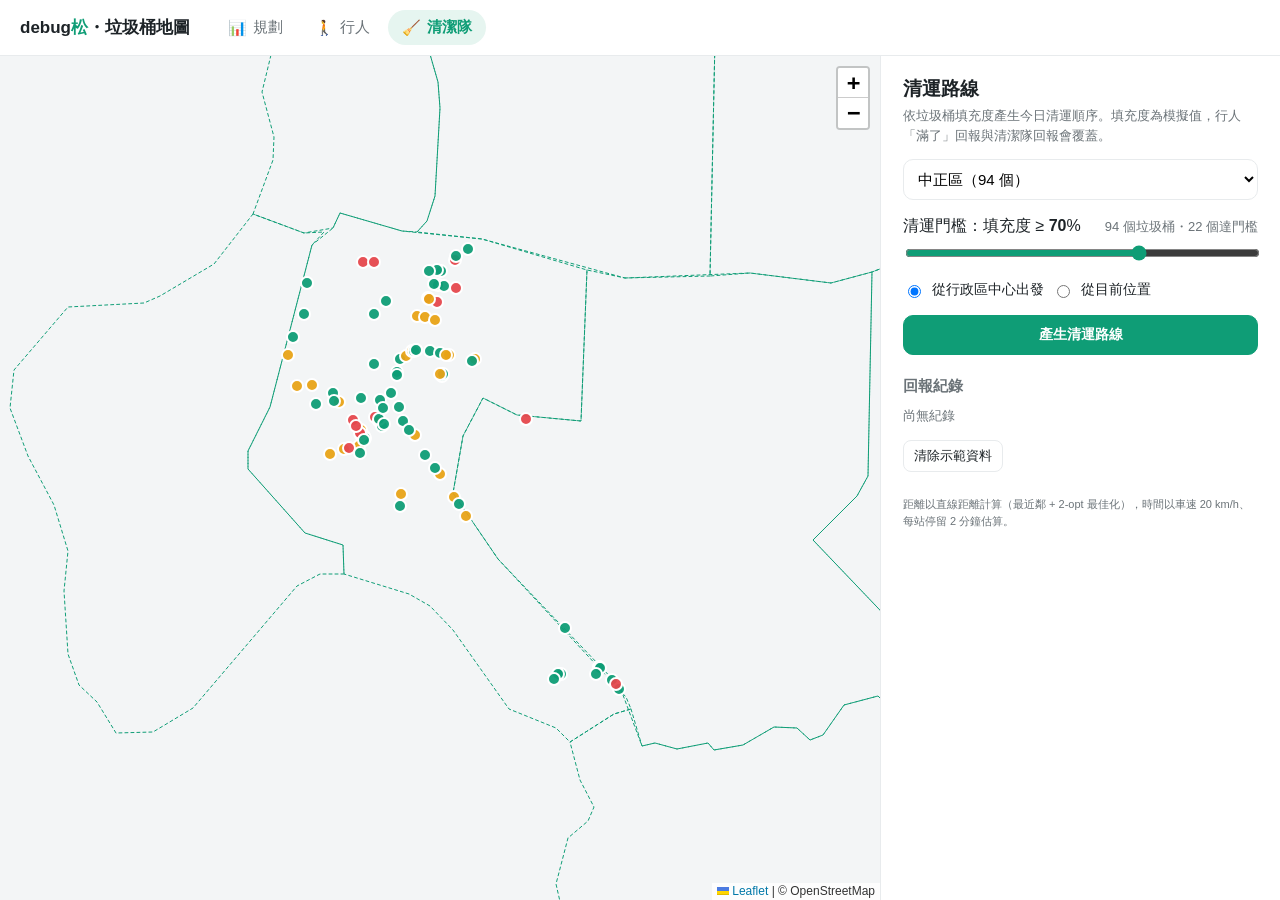
==== crew-route.html @ 073c7427 "v2: planner hero with A/B/C scenarios, before/after pedestrian, crew alerts, vendored Leaflet, confi" ====
<!doctype html><html lang="zh-Hant-TW"><head><meta charset="utf-8"><meta name="viewport" content="width=device-width,initial-scale=1,viewport-fit=cover">
<title>清潔隊｜清運路線</title><link rel="stylesheet" href="vendor/leaflet/leaflet.css"><link rel="stylesheet" href="common.css"></head>
<body><div class="app"><header></header><main>
<div id="map"></div>
<aside class="panel"><button class="handle" aria-label="展開面板"></button>
 <h2>清運路線</h2><p class="sub">依垃圾桶填充度產生今日清運順序。填充度為模擬值，行人「滿了」回報與清潔隊回報會覆蓋。</p>
 <select id="dist"></select>
 <div style="margin:16px 0 6px" class="row"><span style="flex:1">清運門檻：填充度 ≥ <b id="thV">70</b>%</span><span class="sub" style="margin:0" id="cnt"></span></div>
 <input type="range" id="th" min="10" max="100" step="5" value="70">
 <div class="row" style="margin:12px 0"><label class="ck"><input type="radio" name="st" value="center" checked> 從行政區中心出發</label><label class="ck"><input type="radio" name="st" value="gps"> 從目前位置</label></div>
 <button class="btn pri block" id="gen">產生清運路線</button>
 <div id="sum"></div><div id="stops"></div>
 <h3>回報紀錄</h3><div id="hist" class="sub">尚無紀錄</div>
 <div class="row" style="margin-top:8px"><button class="btn sm" id="reset">清除示範資料</button></div>
 <div class="foot">距離以直線距離計算（最近鄰 + 2-opt 最佳化），時間以車速 20 km/h、每站停留 2 分鐘估算。</div>
</aside></main></div>
<script src="vendor/leaflet/leaflet.js"></script><script src="config.js"></script><script src="common.js"></script>
<script>
nav("crew.html");sheet();
const map=baseMap(TPE_MAIN,14),LS_UI='debug松_crew_ui';
let bins=[],dists={},route=[],start=null;
const binL=L.layerGroup().addTo(map),rtL=L.layerGroup().addTo(map),LV=[['空',0],['1/4',25],['1/2',50],['3/4',75],['滿',100]];
const ui=JSON.parse(localStorage.getItem(LS_UI)||'{}');
function saveUI(){localStorage.setItem(LS_UI,JSON.stringify({dist:dist.value,th:+th.value,route:route.map(f=>f.properties.id),start}))}
const inD=()=>bins.filter(f=>f.properties.district===dist.value);
function drawBins(){binL.clearLayers();const ev=getEvents(),ids=new Set(route.map(f=>f.properties.id));let n=0;
  for(const f of inD()){const v=fillOf(f.properties.id,ev);if(v>=+th.value)n++;
    L.circleMarker(ll(f),{radius:ids.has(f.properties.id)?8:6,color:'#fff',weight:2,fillColor:fillColor(v),fillOpacity:.95}).bindPopup(`<b>${f.properties.address}</b><br>填充度 ${v}%`).addTo(binL)}
  cnt.textContent=`${inD().length} 個垃圾桶・${n} 個達門檻`}
function tour(st,pts){ // 最近鄰 + 2-opt（開放路徑，起點固定）
  const P=[st,...pts.map(ll)],D=(i,j)=>hav(P[i][0],P[i][1],P[j][0],P[j][1]);
  let ord=[0],left=new Set(pts.map((_,i)=>i+1));
  while(left.size){const c=ord[ord.length-1];let b=null,bd=1e18;for(const j of left){const d=D(c,j);if(d<bd){bd=d;b=j}}ord.push(b);left.delete(b)}
  let imp=true,it=0;while(imp&&it++<200){imp=false;for(let i=1;i<ord.length-1;i++)for(let k=i+1;k<ord.length;k++){
    const a=ord[i-1],b=ord[i],c=ord[k],d=ord[k+1];const old=D(a,b)+(d!==undefined?D(c,d):0),nw=D(a,c)+(d!==undefined?D(b,d):0);
    if(nw<old-0.01){ord=[...ord.slice(0,i),...ord.slice(i,k+1).reverse(),...ord.slice(k+1)];imp=true}}}
  let tot=0;for(let i=1;i<ord.length;i++)tot+=D(ord[i-1],ord[i]);
  return{ord:ord.slice(1).map(i=>pts[i-1]),tot}}
function center(){return dists[dist.value]}
async function genRoute(){
  let st=center();
  if(document.querySelector('[name=st]:checked').value==='gps'){st=await new Promise(r=>{let d=false;setTimeout(()=>{if(!d){d=true;toast('無法定位，改用行政區中心');r(center())}},5000);navigator.geolocation?navigator.geolocation.getCurrentPosition(p=>{if(!d){d=true;r([p.coords.latitude,p.coords.longitude])}},()=>{if(!d){d=true;toast('未允許定位，改用行政區中心');r(center())}},{timeout:4500}):r(center())})}
  const ev=getEvents(),pick=inD().filter(f=>fillOf(f.properties.id,ev)>=+th.value);
  if(!pick.length){route=[];start=null;saveUI();show();toast('沒有達門檻的垃圾桶');return}
  start=st;route=tour(st,pick).ord;saveUI();show(true)}
function show(fit){
  rtL.clearLayers();drawBins();const ev=getEvents();
  if(!route.length){sum.innerHTML='';stops.innerHTML='';renderHist();return}
  const path=[start,...route.map(ll)];let tot=0;for(let i=1;i<path.length;i++)tot+=hav(...path[i-1],...path[i]);
  L.polyline(path,{color:'#0f9d76',weight:4,opacity:.85}).addTo(rtL);
  L.marker(start,{icon:L.divIcon({className:'me'})}).bindPopup('出發點').addTo(rtL);
  route.forEach((f,i)=>L.marker(ll(f),{icon:L.divIcon({className:'mk',html:i+1,iconSize:[26,26]})}).addTo(rtL));
  const wp=route.slice(0,9).map(f=>ll(f).join(',')),dest=wp.pop();
  const gurl=`https://www.google.com/maps/dir/?api=1&origin=${start.join(',')}&destination=${dest}&waypoints=${encodeURIComponent(wp.join('|'))}&travelmode=driving`;
  sum.innerHTML=`<div class="stats" style="margin:16px 0 10px"><div class="stat"><b>${route.length}</b><span>站</span></div><div class="stat"><b>${(tot/1000).toFixed(1)} km</b><span>約 ${Math.round(tot/1000/20*60+route.length*2)} 分鐘</span></div></div>
   <a class="btn sm block" target="_blank" rel="noopener" href="${gurl}">在 Google Maps 開啟${route.length>9?'（前 9 站）':''}</a>`;
  stops.innerHTML='<h3>清運順序</h3>'+route.map((f,i)=>{const p=f.properties,v=fillOf(p.id,ev);return `<div class="card"><div class="row" style="flex-wrap:nowrap;align-items:flex-start"><span class="num">${i+1}</span><div style="flex:1">
   <div class="t" style="font-weight:600">${p.address}</div><div class="sub" style="margin:4px 0 8px">目前 ${fillPill(v)}</div>
   <div class="row">${LV.map(l=>`<button class="btn sm" data-lv="${l[1]}" data-id="${p.id}">${l[0]}</button>`).join('')}<button class="btn sm pri" data-clear="${p.id}">已清運</button></div></div></div></div>`}).join('');
  if(fit)map.fitBounds(path,{padding:[40,40]});renderHist()}
function renderHist(){const ids=new Set(inD().map(f=>f.properties.id)),ev=getEvents().filter(e=>ids.has(e.bin)).reverse().slice(0,30);
  hist.innerHTML=ev.length?ev.map(e=>{const b=bins.find(f=>f.properties.id===e.bin);return `<div style="padding:6px 0;border-bottom:1px solid var(--line)">${timeStr(e.ts)}・<b>${e.by}</b> ${e.kind==='full'?'回報已滿':e.kind==='clear'?'已清運':'回報 '+e.level+'%'}<br>${b?b.properties.address:e.bin}</div>`}).join(''):'尚無紀錄'}
stops.onclick=e=>{const lv=e.target.closest('[data-lv]'),cl=e.target.closest('[data-clear]');
  if(lv){addEvent({bin:lv.dataset.id,kind:'level',level:+lv.dataset.lv,by:'清潔隊'});toast('已回報垃圾量 '+lv.textContent);show()}
  if(cl){addEvent({bin:cl.dataset.clear,kind:'clear',level:0,by:'清潔隊'});toast('已清運，填充度歸零');show()}};
th.oninput=()=>{thV.textContent=th.value;drawBins()};th.onchange=saveUI;
dist.onchange=()=>{route=[];start=null;saveUI();map.setView(center(),14);show()};
document.getElementById("gen").onclick=genRoute;
reset.onclick=()=>{if(confirm('清除所有示範回報與路線？')){localStorage.removeItem(LS_EVENTS);route=[];start=null;saveUI();show();toast('已清除')}};
Promise.all([loadJSON('bins.geojson'),loadJSON('districts.geojson')]).then(([b,d])=>{bins=b.features;
  for(const f of d.features){const c=L.geoJSON(f).getBounds().getCenter();dists[f.properties.name]=[c.lat,c.lng]}
  const names=Object.keys(dists).sort((a,b)=>bins.filter(f=>f.properties.district===b).length-bins.filter(f=>f.properties.district===a).length);
  dist.innerHTML=names.map(n=>`<option value="${n}">${n}（${bins.filter(f=>f.properties.district===n).length} 個）</option>`).join('');
  L.geoJSON(d,{style:{color:'#0f9d76',weight:1,fillOpacity:0,dashArray:'3'},interactive:false}).addTo(map);
  dist.value=ui.dist&&dists[ui.dist]?ui.dist:'中正區';th.value=ui.th||70;thV.textContent=th.value;
  if(ui.route){route=ui.route.map(id=>bins.find(f=>f.properties.id===id)).filter(Boolean);start=ui.start}
  map.setView(center(),14);show(route.length>0)}).catch(e=>toast('資料載入失敗：'+e.message));
</script></body></html>
---- vendor/leaflet/leaflet.css ----
/* required styles */

.leaflet-pane,
.leaflet-tile,
.leaflet-marker-icon,
.leaflet-marker-shadow,
.leaflet-tile-container,
.leaflet-pane > svg,
.leaflet-pane > canvas,
.leaflet-zoom-box,
.leaflet-image-layer,
.leaflet-layer {
	position: absolute;
	left: 0;
	top: 0;
	}
.leaflet-container {
	overflow: hidden;
	}
.leaflet-tile,
.leaflet-marker-icon,
.leaflet-marker-shadow {
	-webkit-user-select: none;
	   -moz-user-select: none;
	        user-select: none;
	  -webkit-user-drag: none;
	}
/* Prevents IE11 from highlighting tiles in blue */
.leaflet-tile::selection {
	background: transparent;
}
/* Safari renders non-retina tile on retina better with this, but Chrome is worse */
.leaflet-safari .leaflet-tile {
	image-rendering: -webkit-optimize-contrast;
	}
/* hack that prevents hw layers "stretching" when loading new tiles */
.leaflet-safari .leaflet-tile-container {
	width: 1600px;
	height: 1600px;
	-webkit-transform-origin: 0 0;
	}
.leaflet-marker-icon,
.leaflet-marker-shadow {
	display: block;
	}
/* .leaflet-container svg: reset svg max-width decleration shipped in Joomla! (joomla.org) 3.x */
/* .leaflet-container img: map is broken in FF if you have max-width: 100% on tiles */
.leaflet-container .leaflet-overlay-pane svg {
	max-width: none !important;
	max-height: none !important;
	}
.leaflet-container .leaflet-marker-pane img,
.leaflet-container .leaflet-shadow-pane img,
.leaflet-container .leaflet-tile-pane img,
.leaflet-container img.leaflet-image-layer,
.leaflet-container .leaflet-tile {
	max-width: none !important;
	max-height: none !important;
	width: auto;
	padding: 0;
	}

.leaflet-container img.leaflet-tile {
	/* See: https://bugs.chromium.org/p/chromium/issues/detail?id=600120 */
	mix-blend-mode: plus-lighter;
}

.leaflet-container.leaflet-touch-zoom {
	-ms-touch-action: pan-x pan-y;
	touch-action: pan-x pan-y;
	}
.leaflet-container.leaflet-touch-drag {
	-ms-touch-action: pinch-zoom;
	/* Fallback for FF which doesn't support pinch-zoom */
	touch-action: none;
	touch-action: pinch-zoom;
}
.leaflet-container.leaflet-touch-drag.leaflet-touch-zoom {
	-ms-touch-action: none;
	touch-action: none;
}
.leaflet-container {
	-webkit-tap-highlight-color: transparent;
}
.leaflet-container a {
	-webkit-tap-highlight-color: rgba(51, 181, 229, 0.4);
}
.leaflet-tile {
	filter: inherit;
	visibility: hidden;
	}
.leaflet-tile-loaded {
	visibility: inherit;
	}
.leaflet-zoom-box {
	width: 0;
	height: 0;
	-moz-box-sizing: border-box;
	     box-sizing: border-box;
	z-index: 800;
	}
/* workaround for https://bugzilla.mozilla.org/show_bug.cgi?id=888319 */
.leaflet-overlay-pane svg {
	-moz-user-select: none;
	}

.leaflet-pane         { z-index: 400; }

.leaflet-tile-pane    { z-index: 200; }
.leaflet-overlay-pane { z-index: 400; }
.leaflet-shadow-pane  { z-index: 500; }
.leaflet-marker-pane  { z-index: 600; }
.leaflet-tooltip-pane   { z-index: 650; }
.leaflet-popup-pane   { z-index: 700; }

.leaflet-map-pane canvas { z-index: 100; }
.leaflet-map-pane svg    { z-index: 200; }

.leaflet-vml-shape {
	width: 1px;
	height: 1px;
	}
.lvml {
	behavior: url(#default#VML);
	display: inline-block;
	position: absolute;
	}


/* control positioning */

.leaflet-control {
	position: relative;
	z-index: 800;
	pointer-events: visiblePainted; /* IE 9-10 doesn't have auto */
	pointer-events: auto;
	}
.leaflet-top,
.leaflet-bottom {
	position: absolute;
	z-index: 1000;
	pointer-events: none;
	}
.leaflet-top {
	top: 0;
	}
.leaflet-right {
	right: 0;
	}
.leaflet-bottom {
	bottom: 0;
	}
.leaflet-left {
	left: 0;
	}
.leaflet-control {
	float: left;
	clear: both;
	}
.leaflet-right .leaflet-control {
	float: right;
	}
.leaflet-top .leaflet-control {
	margin-top: 10px;
	}
.leaflet-bottom .leaflet-control {
	margin-bottom: 10px;
	}
.leaflet-left .leaflet-control {
	margin-left: 10px;
	}
.leaflet-right .leaflet-control {
	margin-right: 10px;
	}


/* zoom and fade animations */

.leaflet-fade-anim .leaflet-popup {
	opacity: 0;
	-webkit-transition: opacity 0.2s linear;
	   -moz-transition: opacity 0.2s linear;
	        transition: opacity 0.2s linear;
	}
.leaflet-fade-anim .leaflet-map-pane .leaflet-popup {
	opacity: 1;
	}
.leaflet-zoom-animated {
	-webkit-transform-origin: 0 0;
	    -ms-transform-origin: 0 0;
	        transform-origin: 0 0;
	}
svg.leaflet-zoom-animated {
	will-change: transform;
}

.leaflet-zoom-anim .leaflet-zoom-animated {
	-webkit-transition: -webkit-transform 0.25s cubic-bezier(0,0,0.25,1);
	   -moz-transition:    -moz-transform 0.25s cubic-bezier(0,0,0.25,1);
	        transition:         transform 0.25s cubic-bezier(0,0,0.25,1);
	}
.leaflet-zoom-anim .leaflet-tile,
.leaflet-pan-anim .leaflet-tile {
	-webkit-transition: none;
	   -moz-transition: none;
	        transition: none;
	}

.leaflet-zoom-anim .leaflet-zoom-hide {
	visibility: hidden;
	}


/* cursors */

.leaflet-interactive {
	cursor: pointer;
	}
.leaflet-grab {
	cursor: -webkit-grab;
	cursor:    -moz-grab;
	cursor:         grab;
	}
.leaflet-crosshair,
.leaflet-crosshair .leaflet-interactive {
	cursor: crosshair;
	}
.leaflet-popup-pane,
.leaflet-control {
	cursor: auto;
	}
.leaflet-dragging .leaflet-grab,
.leaflet-dragging .leaflet-grab .leaflet-interactive,
.leaflet-dragging .leaflet-marker-draggable {
	cursor: move;
	cursor: -webkit-grabbing;
	cursor:    -moz-grabbing;
	cursor:         grabbing;
	}

/* marker & overlays interactivity */
.leaflet-marker-icon,
.leaflet-marker-shadow,
.leaflet-image-layer,
.leaflet-pane > svg path,
.leaflet-tile-container {
	pointer-events: none;
	}

.leaflet-marker-icon.leaflet-interactive,
.leaflet-image-layer.leaflet-interactive,
.leaflet-pane > svg path.leaflet-interactive,
svg.leaflet-image-layer.leaflet-interactive path {
	pointer-events: visiblePainted; /* IE 9-10 doesn't have auto */
	pointer-events: auto;
	}

/* visual tweaks */

.leaflet-container {
	background: #ddd;
	outline-offset: 1px;
	}
.leaflet-container a {
	color: #0078A8;
	}
.leaflet-zoom-box {
	border: 2px dotted #38f;
	background: rgba(255,255,255,0.5);
	}


/* general typography */
.leaflet-container {
	font-family: "Helvetica Neue", Arial, Helvetica, sans-serif;
	font-size: 12px;
	font-size: 0.75rem;
	line-height: 1.5;
	}


/* general toolbar styles */

.leaflet-bar {
	box-shadow: 0 1px 5px rgba(0,0,0,0.65);
	border-radius: 4px;
	}
.leaflet-bar a {
	background-color: #fff;
	border-bottom: 1px solid #ccc;
	width: 26px;
	height: 26px;
	line-height: 26px;
	display: block;
	text-align: center;
	text-decoration: none;
	color: black;
	}
.leaflet-bar a,
.leaflet-control-layers-toggle {
	background-position: 50% 50%;
	background-repeat: no-repeat;
	display: block;
	}
.leaflet-bar a:hover,
.leaflet-bar a:focus {
	background-color: #f4f4f4;
	}
.leaflet-bar a:first-child {
	border-top-left-radius: 4px;
	border-top-right-radius: 4px;
	}
.leaflet-bar a:last-child {
	border-bottom-left-radius: 4px;
	border-bottom-right-radius: 4px;
	border-bottom: none;
	}
.leaflet-bar a.leaflet-disabled {
	cursor: default;
	background-color: #f4f4f4;
	color: #bbb;
	}

.leaflet-touch .leaflet-bar a {
	width: 30px;
	height: 30px;
	line-height: 30px;
	}
.leaflet-touch .leaflet-bar a:first-child {
	border-top-left-radius: 2px;
	border-top-right-radius: 2px;
	}
.leaflet-touch .leaflet-bar a:last-child {
	border-bottom-left-radius: 2px;
	border-bottom-right-radius: 2px;
	}

/* zoom control */

.leaflet-control-zoom-in,
.leaflet-control-zoom-out {
	font: bold 18px 'Lucida Console', Monaco, monospace;
	text-indent: 1px;
	}

.leaflet-touch .leaflet-control-zoom-in, .leaflet-touch .leaflet-control-zoom-out  {
	font-size: 22px;
	}


/* layers control */

.leaflet-control-layers {
	box-shadow: 0 1px 5px rgba(0,0,0,0.4);
	background: #fff;
	border-radius: 5px;
	}
.leaflet-control-layers-toggle {
	background-image: url(images/layers.png);
	width: 36px;
	height: 36px;
	}
.leaflet-retina .leaflet-control-layers-toggle {
	background-image: url(images/layers-2x.png);
	background-size: 26px 26px;
	}
.leaflet-touch .leaflet-control-layers-toggle {
	width: 44px;
	height: 44px;
	}
.leaflet-control-layers .leaflet-control-layers-list,
.leaflet-control-layers-expanded .leaflet-control-layers-toggle {
	display: none;
	}
.leaflet-control-layers-expanded .leaflet-control-layers-list {
	display: block;
	position: relative;
	}
.leaflet-control-layers-expanded {
	padding: 6px 10px 6px 6px;
	color: #333;
	background: #fff;
	}
.leaflet-control-layers-scrollbar {
	overflow-y: scroll;
	overflow-x: hidden;
	padding-right: 5px;
	}
.leaflet-control-layers-selector {
	margin-top: 2px;
	position: relative;
	top: 1px;
	}
.leaflet-control-layers label {
	display: block;
	font-size: 13px;
	font-size: 1.08333em;
	}
.leaflet-control-layers-separator {
	height: 0;
	border-top: 1px solid #ddd;
	margin: 5px -10px 5px -6px;
	}

/* Default icon URLs */
.leaflet-default-icon-path { /* used only in path-guessing heuristic, see L.Icon.Default */
	background-image: url(images/marker-icon.png);
	}


/* attribution and scale controls */

.leaflet-container .leaflet-control-attribution {
	background: #fff;
	background: rgba(255, 255, 255, 0.8);
	margin: 0;
	}
.leaflet-control-attribution,
.leaflet-control-scale-line {
	padding: 0 5px;
	color: #333;
	line-height: 1.4;
	}
.leaflet-control-attribution a {
	text-decoration: none;
	}
.leaflet-control-attribution a:hover,
.leaflet-control-attribution a:focus {
	text-decoration: underline;
	}
.leaflet-attribution-flag {
	display: inline !important;
	vertical-align: baseline !important;
	width: 1em;
	height: 0.6669em;
	}
.leaflet-left .leaflet-control-scale {
	margin-left: 5px;
	}
.leaflet-bottom .leaflet-control-scale {
	margin-bottom: 5px;
	}
.leaflet-control-scale-line {
	border: 2px solid #777;
	border-top: none;
	line-height: 1.1;
	padding: 2px 5px 1px;
	white-space: nowrap;
	-moz-box-sizing: border-box;
	     box-sizing: border-box;
	background: rgba(255, 255, 255, 0.8);
	text-shadow: 1px 1px #fff;
	}
.leaflet-control-scale-line:not(:first-child) {
	border-top: 2px solid #777;
	border-bottom: none;
	margin-top: -2px;
	}
.leaflet-control-scale-line:not(:first-child):not(:last-child) {
	border-bottom: 2px solid #777;
	}

.leaflet-touch .leaflet-control-attribution,
.leaflet-touch .leaflet-control-layers,
.leaflet-touch .leaflet-bar {
	box-shadow: none;
	}
.leaflet-touch .leaflet-control-layers,
.leaflet-touch .leaflet-bar {
	border: 2px solid rgba(0,0,0,0.2);
	background-clip: padding-box;
	}


/* popup */

.leaflet-popup {
	position: absolute;
	text-align: center;
	margin-bottom: 20px;
	}
.leaflet-popup-content-wrapper {
	padding: 1px;
	text-align: left;
	border-radius: 12px;
	}
.leaflet-popup-content {
	margin: 13px 24px 13px 20px;
	line-height: 1.3;
	font-size: 13px;
	font-size: 1.08333em;
	min-height: 1px;
	}
.leaflet-popup-content p {
	margin: 17px 0;
	margin: 1.3em 0;
	}
.leaflet-popup-tip-container {
	width: 40px;
	height: 20px;
	position: absolute;
	left: 50%;
	margin-top: -1px;
	margin-left: -20px;
	overflow: hidden;
	pointer-events: none;
	}
.leaflet-popup-tip {
	width: 17px;
	height: 17px;
	padding: 1px;

	margin: -10px auto 0;
	pointer-events: auto;

	-webkit-transform: rotate(45deg);
	   -moz-transform: rotate(45deg);
	    -ms-transform: rotate(45deg);
	        transform: rotate(45deg);
	}
.leaflet-popup-content-wrapper,
.leaflet-popup-tip {
	background: white;
	color: #333;
	box-shadow: 0 3px 14px rgba(0,0,0,0.4);
	}
.leaflet-container a.leaflet-popup-close-button {
	position: absolute;
	top: 0;
	right: 0;
	border: none;
	text-align: center;
	width: 24px;
	height: 24px;
	font: 16px/24px Tahoma, Verdana, sans-serif;
	color: #757575;
	text-decoration: none;
	background: transparent;
	}
.leaflet-container a.leaflet-popup-close-button:hover,
.leaflet-container a.leaflet-popup-close-button:focus {
	color: #585858;
	}
.leaflet-popup-scrolled {
	overflow: auto;
	}

.leaflet-oldie .leaflet-popup-content-wrapper {
	-ms-zoom: 1;
	}
.leaflet-oldie .leaflet-popup-tip {
	width: 24px;
	margin: 0 auto;

	-ms-filter: "progid:DXImageTransform.Microsoft.Matrix(M11=0.70710678, M12=0.70710678, M21=-0.70710678, M22=0.70710678)";
	filter: progid:DXImageTransform.Microsoft.Matrix(M11=0.70710678, M12=0.70710678, M21=-0.70710678, M22=0.70710678);
	}

.leaflet-oldie .leaflet-control-zoom,
.leaflet-oldie .leaflet-control-layers,
.leaflet-oldie .leaflet-popup-content-wrapper,
.leaflet-oldie .leaflet-popup-tip {
	border: 1px solid #999;
	}


/* div icon */

.leaflet-div-icon {
	background: #fff;
	border: 1px solid #666;
	}


/* Tooltip */
/* Base styles for the element that has a tooltip */
.leaflet-tooltip {
	position: absolute;
	padding: 6px;
	background-color: #fff;
	border: 1px solid #fff;
	border-radius: 3px;
	color: #222;
	white-space: nowrap;
	-webkit-user-select: none;
	-moz-user-select: none;
	-ms-user-select: none;
	user-select: none;
	pointer-events: none;
	box-shadow: 0 1px 3px rgba(0,0,0,0.4);
	}
.leaflet-tooltip.leaflet-interactive {
	cursor: pointer;
	pointer-events: auto;
	}
.leaflet-tooltip-top:before,
.leaflet-tooltip-bottom:before,
.leaflet-tooltip-left:before,
.leaflet-tooltip-right:before {
	position: absolute;
	pointer-events: none;
	border: 6px solid transparent;
	background: transparent;
	content: "";
	}

/* Directions */

.leaflet-tooltip-bottom {
	margin-top: 6px;
}
.leaflet-tooltip-top {
	margin-top: -6px;
}
.leaflet-tooltip-bottom:before,
.leaflet-tooltip-top:before {
	left: 50%;
	margin-left: -6px;
	}
.leaflet-tooltip-top:before {
	bottom: 0;
	margin-bottom: -12px;
	border-top-color: #fff;
	}
.leaflet-tooltip-bottom:before {
	top: 0;
	margin-top: -12px;
	margin-left: -6px;
	border-bottom-color: #fff;
	}
.leaflet-tooltip-left {
	margin-left: -6px;
}
.leaflet-tooltip-right {
	margin-left: 6px;
}
.leaflet-tooltip-left:before,
.leaflet-tooltip-right:before {
	top: 50%;
	margin-top: -6px;
	}
.leaflet-tooltip-left:before {
	right: 0;
	margin-right: -12px;
	border-left-color: #fff;
	}
.leaflet-tooltip-right:before {
	left: 0;
	margin-left: -12px;
	border-right-color: #fff;
	}

/* Printing */

@media print {
	/* Prevent printers from removing background-images of controls. */
	.leaflet-control {
		-webkit-print-color-adjust: exact;
		print-color-adjust: exact;
		}
	}
---- common.css ----
:root{--accent:#0f9d76;--accent-l:#e6f5f0;--ink:#1d2327;--mute:#6b7378;--line:#e8ebed;--bg:#fff;--warn:#e8a317;--bad:#e5484d}
*{box-sizing:border-box}html,body{margin:0;height:100%;font-family:-apple-system,"PingFang TC","Noto Sans TC","Microsoft JhengHei",sans-serif;color:var(--ink);background:var(--bg);-webkit-text-size-adjust:100%}
.app{display:flex;flex-direction:column;height:100dvh}
header{display:flex;align-items:center;gap:24px;padding:0 20px;height:56px;border-bottom:1px solid var(--line);flex:none;background:#fff;z-index:1000}
.brand{font-weight:700;font-size:17px;white-space:nowrap}.brand span{color:var(--accent)}
nav.tabs{display:flex;gap:4px}
nav.tabs a{display:flex;align-items:center;gap:6px;padding:8px 14px;border-radius:999px;color:var(--mute);text-decoration:none;font-size:15px}
nav.tabs a.on{background:var(--accent-l);color:var(--accent);font-weight:600}
main{flex:1;display:flex;min-height:0;position:relative}
#map{flex:1;min-height:0;background:#f3f5f6}
.panel{width:400px;flex:none;border-left:1px solid var(--line);overflow-y:auto;padding:20px 22px 28px;background:#fff}
.handle{display:none}
h2{font-size:19px;margin:0 0 4px}h3{font-size:15px;margin:22px 0 10px;color:var(--mute);font-weight:600}
.sub{color:var(--mute);font-size:13px;margin:0 0 14px;line-height:1.5}
.btn{display:inline-flex;align-items:center;justify-content:center;gap:6px;border:1px solid var(--line);background:#fff;color:var(--ink);padding:10px 14px;border-radius:10px;font-size:14px;cursor:pointer;text-decoration:none;font-family:inherit}
.btn:hover{border-color:#cfd5d8}.btn.pri{background:var(--accent);border-color:var(--accent);color:#fff;font-weight:600}
.btn.sm{padding:6px 10px;font-size:13px;border-radius:8px}.btn.block{width:100%}.btn:disabled{opacity:.45;cursor:default}
.row{display:flex;gap:8px;align-items:center;flex-wrap:wrap}
.card{border:1px solid var(--line);border-radius:14px;padding:14px;margin-bottom:10px;background:#fff}
.card.on{border-color:var(--accent);box-shadow:0 0 0 2px var(--accent-l)}
.item{cursor:pointer}.item .t{font-weight:600;font-size:15px;line-height:1.4}.item .m{color:var(--mute);font-size:13px;margin-top:4px}
.num{display:inline-flex;width:24px;height:24px;border-radius:50%;background:var(--accent);color:#fff;font-size:13px;font-weight:700;align-items:center;justify-content:center;flex:none}
.pill{display:inline-block;padding:2px 8px;border-radius:999px;font-size:12px;background:#f1f3f4;color:var(--mute)}
.pill.full{background:#fdeceb;color:var(--bad)}.pill.mid{background:#fdf4e1;color:#a46d00}.pill.ok{background:var(--accent-l);color:var(--accent)}
select,input[type=range]{width:100%;font-family:inherit;font-size:15px}
select{padding:10px;border:1px solid var(--line);border-radius:10px;background:#fff}
input[type=range]{accent-color:var(--accent)}
label.ck{display:flex;align-items:center;gap:8px;font-size:14px;padding:4px 0;cursor:pointer}
.stats{display:grid;grid-template-columns:1fr 1fr;gap:10px}
.stat{border:1px solid var(--line);border-radius:14px;padding:12px 14px}.stat b{display:block;font-size:24px}.stat span{font-size:12px;color:var(--mute)}
.note{background:#fff8e6;border-radius:10px;padding:10px 12px;font-size:13px;color:#7a5a00;line-height:1.5;margin:10px 0}
.bar{display:grid;grid-template-columns:52px 1fr 70px;align-items:center;gap:8px;font-size:13px;margin:5px 0}
.bar i{display:block;height:10px;border-radius:5px;background:var(--accent)}.bar .gap{background:#f1d28a}
.toast{position:fixed;left:50%;bottom:90px;transform:translateX(-50%);background:var(--ink);color:#fff;padding:10px 16px;border-radius:10px;font-size:14px;z-index:3000;opacity:0;transition:.25s;pointer-events:none}
.toast.show{opacity:1}
.hint{position:absolute;top:12px;left:50%;transform:translateX(-50%);background:#fff;border:1px solid var(--line);border-radius:999px;padding:6px 12px;font-size:12px;color:var(--mute);z-index:500;white-space:nowrap}
.mk{background:var(--accent);color:#fff;border:2px solid #fff;border-radius:50%;width:26px!important;height:26px!important;display:flex;align-items:center;justify-content:center;font-weight:700;font-size:13px;box-shadow:0 1px 4px #0004}
.me{width:18px!important;height:18px!important;border-radius:50%;background:#2a7de1;border:3px solid #fff;box-shadow:0 0 0 6px #2a7de133}
.foot{font-size:11px;color:var(--mute);margin-top:24px;line-height:1.6}
.leaflet-container{font-family:inherit}
@media (max-width:760px){
 header{height:50px;padding:0 14px}nav.tabs{position:fixed;bottom:0;left:0;right:0;background:#fff;border-top:1px solid var(--line);justify-content:space-around;padding:6px 0 calc(6px + env(safe-area-inset-bottom));z-index:2000}
 nav.tabs a{flex-direction:column;gap:2px;font-size:12px;padding:6px 18px;border-radius:12px}
 main{flex-direction:column;padding-bottom:60px}
 .panel{position:absolute;left:0;right:0;bottom:60px;width:auto;height:46%;border-left:0;border-top:1px solid var(--line);border-radius:18px 18px 0 0;box-shadow:0 -4px 20px #0001;padding:6px 16px 20px;z-index:1500;transition:height .25s}
 .panel.exp{height:82%}.panel.min{height:96px;overflow:hidden}
 .handle{display:block;width:100%;padding:8px 0 10px;border:0;background:none;cursor:pointer}.handle::before{content:"";display:block;margin:auto;width:40px;height:5px;border-radius:3px;background:#d6dadc}
 #map{flex:1}
 .toast{bottom:150px}
}
[hidden]{display:none!important}
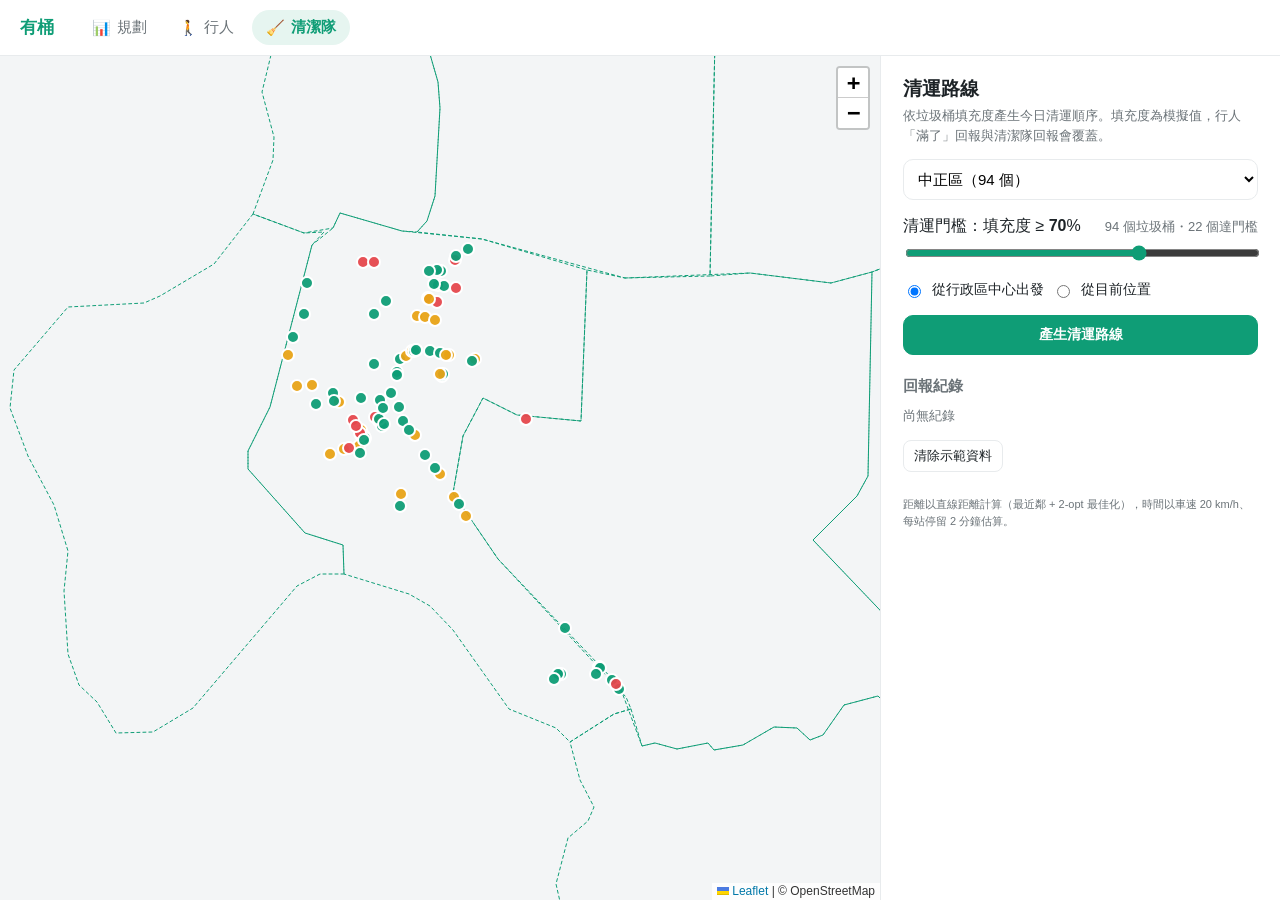
==== commit 5e850075: "design: rebrand to 有桶 (nav brand + page titles on planner/crew)" ====
--- a/crew-route.html
+++ b/crew-route.html
@@ -1,5 +1,5 @@
 <!doctype html><html lang="zh-Hant-TW"><head><meta charset="utf-8"><meta name="viewport" content="width=device-width,initial-scale=1,viewport-fit=cover">
-<title>清潔隊｜清運路線</title><link rel="stylesheet" href="vendor/leaflet/leaflet.css"><link rel="stylesheet" href="common.css"></head>
+<title>清潔隊｜清運路線｜有桶</title><link rel="stylesheet" href="vendor/leaflet/leaflet.css"><link rel="stylesheet" href="common.css"></head>
 <body><div class="app"><header></header><main>
 <div id="map"></div>
 <aside class="panel"><button class="handle" aria-label="展開面板"></button>
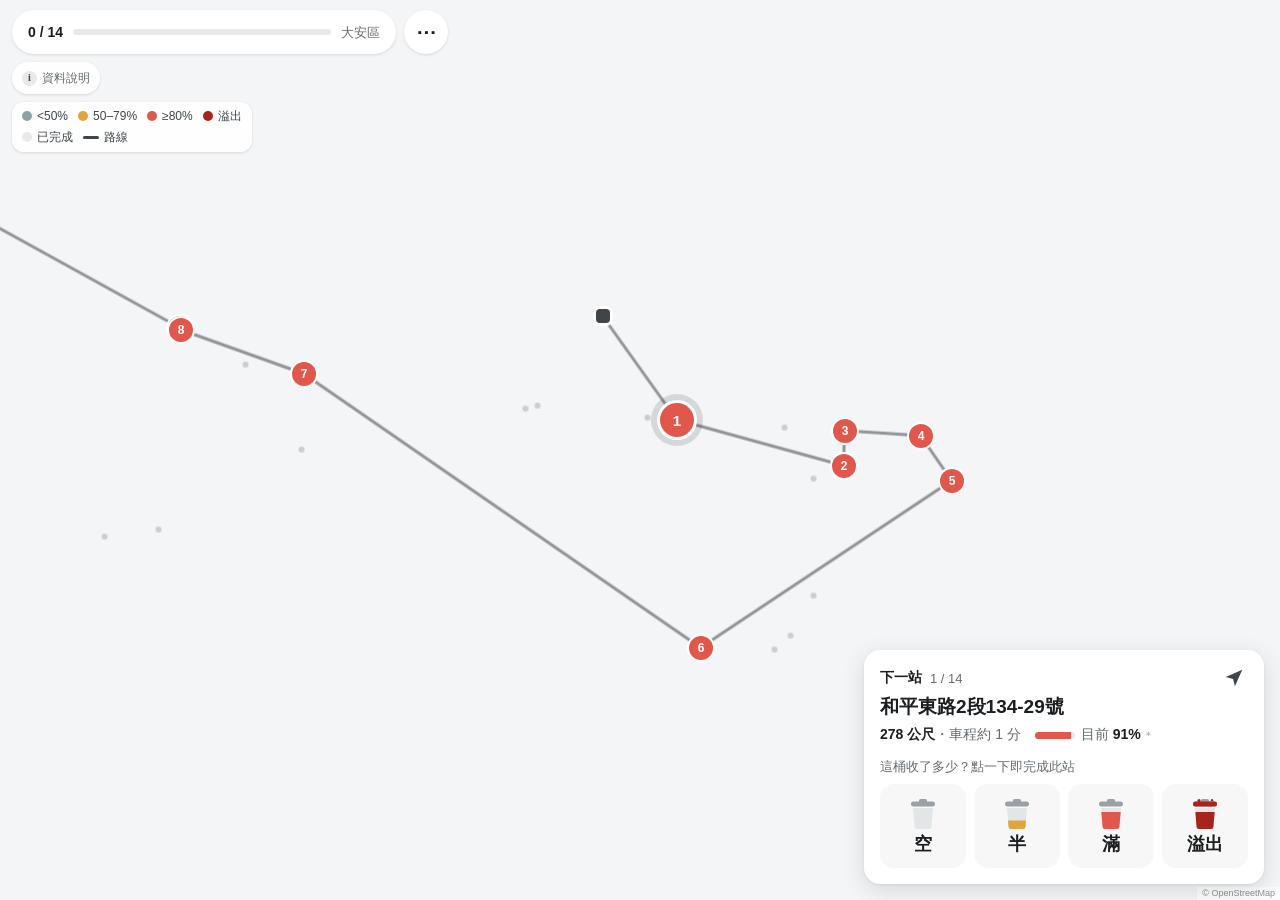
==== commit 27f5b187: "design: crew page redesign — street-first next-stop card, one-tap 空/半/滿/溢出 with undo, dispatcher set" ====
--- a/crew-route.html
+++ b/crew-route.html
@@ -1,78 +1,3 @@
-<!doctype html><html lang="zh-Hant-TW"><head><meta charset="utf-8"><meta name="viewport" content="width=device-width,initial-scale=1,viewport-fit=cover">
-<title>清潔隊｜清運路線｜有桶</title><link rel="stylesheet" href="vendor/leaflet/leaflet.css"><link rel="stylesheet" href="common.css"></head>
-<body><div class="app"><header></header><main>
-<div id="map"></div>
-<aside class="panel"><button class="handle" aria-label="展開面板"></button>
- <h2>清運路線</h2><p class="sub">依垃圾桶填充度產生今日清運順序。填充度為模擬值，行人「滿了」回報與清潔隊回報會覆蓋。</p>
- <select id="dist"></select>
- <div style="margin:16px 0 6px" class="row"><span style="flex:1">清運門檻：填充度 ≥ <b id="thV">70</b>%</span><span class="sub" style="margin:0" id="cnt"></span></div>
- <input type="range" id="th" min="10" max="100" step="5" value="70">
- <div class="row" style="margin:12px 0"><label class="ck"><input type="radio" name="st" value="center" checked> 從行政區中心出發</label><label class="ck"><input type="radio" name="st" value="gps"> 從目前位置</label></div>
- <button class="btn pri block" id="gen">產生清運路線</button>
- <div id="sum"></div><div id="stops"></div>
- <h3>回報紀錄</h3><div id="hist" class="sub">尚無紀錄</div>
- <div class="row" style="margin-top:8px"><button class="btn sm" id="reset">清除示範資料</button></div>
- <div class="foot">距離以直線距離計算（最近鄰 + 2-opt 最佳化），時間以車速 20 km/h、每站停留 2 分鐘估算。</div>
-</aside></main></div>
-<script src="vendor/leaflet/leaflet.js"></script><script src="config.js"></script><script src="common.js"></script>
-<script>
-nav("crew.html");sheet();
-const map=baseMap(TPE_MAIN,14),LS_UI='debug松_crew_ui';
-let bins=[],dists={},route=[],start=null;
-const binL=L.layerGroup().addTo(map),rtL=L.layerGroup().addTo(map),LV=[['空',0],['1/4',25],['1/2',50],['3/4',75],['滿',100]];
-const ui=JSON.parse(localStorage.getItem(LS_UI)||'{}');
-function saveUI(){localStorage.setItem(LS_UI,JSON.stringify({dist:dist.value,th:+th.value,route:route.map(f=>f.properties.id),start}))}
-const inD=()=>bins.filter(f=>f.properties.district===dist.value);
-function drawBins(){binL.clearLayers();const ev=getEvents(),ids=new Set(route.map(f=>f.properties.id));let n=0;
-  for(const f of inD()){const v=fillOf(f.properties.id,ev);if(v>=+th.value)n++;
-    L.circleMarker(ll(f),{radius:ids.has(f.properties.id)?8:6,color:'#fff',weight:2,fillColor:fillColor(v),fillOpacity:.95}).bindPopup(`<b>${f.properties.address}</b><br>填充度 ${v}%`).addTo(binL)}
-  cnt.textContent=`${inD().length} 個垃圾桶・${n} 個達門檻`}
-function tour(st,pts){ // 最近鄰 + 2-opt（開放路徑，起點固定）
-  const P=[st,...pts.map(ll)],D=(i,j)=>hav(P[i][0],P[i][1],P[j][0],P[j][1]);
-  let ord=[0],left=new Set(pts.map((_,i)=>i+1));
-  while(left.size){const c=ord[ord.length-1];let b=null,bd=1e18;for(const j of left){const d=D(c,j);if(d<bd){bd=d;b=j}}ord.push(b);left.delete(b)}
-  let imp=true,it=0;while(imp&&it++<200){imp=false;for(let i=1;i<ord.length-1;i++)for(let k=i+1;k<ord.length;k++){
-    const a=ord[i-1],b=ord[i],c=ord[k],d=ord[k+1];const old=D(a,b)+(d!==undefined?D(c,d):0),nw=D(a,c)+(d!==undefined?D(b,d):0);
-    if(nw<old-0.01){ord=[...ord.slice(0,i),...ord.slice(i,k+1).reverse(),...ord.slice(k+1)];imp=true}}}
-  let tot=0;for(let i=1;i<ord.length;i++)tot+=D(ord[i-1],ord[i]);
-  return{ord:ord.slice(1).map(i=>pts[i-1]),tot}}
-function center(){return dists[dist.value]}
-async function genRoute(){
-  let st=center();
-  if(document.querySelector('[name=st]:checked').value==='gps'){st=await new Promise(r=>{let d=false;setTimeout(()=>{if(!d){d=true;toast('無法定位，改用行政區中心');r(center())}},5000);navigator.geolocation?navigator.geolocation.getCurrentPosition(p=>{if(!d){d=true;r([p.coords.latitude,p.coords.longitude])}},()=>{if(!d){d=true;toast('未允許定位，改用行政區中心');r(center())}},{timeout:4500}):r(center())})}
-  const ev=getEvents(),pick=inD().filter(f=>fillOf(f.properties.id,ev)>=+th.value);
-  if(!pick.length){route=[];start=null;saveUI();show();toast('沒有達門檻的垃圾桶');return}
-  start=st;route=tour(st,pick).ord;saveUI();show(true)}
-function show(fit){
-  rtL.clearLayers();drawBins();const ev=getEvents();
-  if(!route.length){sum.innerHTML='';stops.innerHTML='';renderHist();return}
-  const path=[start,...route.map(ll)];let tot=0;for(let i=1;i<path.length;i++)tot+=hav(...path[i-1],...path[i]);
-  L.polyline(path,{color:'#0f9d76',weight:4,opacity:.85}).addTo(rtL);
-  L.marker(start,{icon:L.divIcon({className:'me'})}).bindPopup('出發點').addTo(rtL);
-  route.forEach((f,i)=>L.marker(ll(f),{icon:L.divIcon({className:'mk',html:i+1,iconSize:[26,26]})}).addTo(rtL));
-  const wp=route.slice(0,9).map(f=>ll(f).join(',')),dest=wp.pop();
-  const gurl=`https://www.google.com/maps/dir/?api=1&origin=${start.join(',')}&destination=${dest}&waypoints=${encodeURIComponent(wp.join('|'))}&travelmode=driving`;
-  sum.innerHTML=`<div class="stats" style="margin:16px 0 10px"><div class="stat"><b>${route.length}</b><span>站</span></div><div class="stat"><b>${(tot/1000).toFixed(1)} km</b><span>約 ${Math.round(tot/1000/20*60+route.length*2)} 分鐘</span></div></div>
-   <a class="btn sm block" target="_blank" rel="noopener" href="${gurl}">在 Google Maps 開啟${route.length>9?'（前 9 站）':''}</a>`;
-  stops.innerHTML='<h3>清運順序</h3>'+route.map((f,i)=>{const p=f.properties,v=fillOf(p.id,ev);return `<div class="card"><div class="row" style="flex-wrap:nowrap;align-items:flex-start"><span class="num">${i+1}</span><div style="flex:1">
-   <div class="t" style="font-weight:600">${p.address}</div><div class="sub" style="margin:4px 0 8px">目前 ${fillPill(v)}</div>
-   <div class="row">${LV.map(l=>`<button class="btn sm" data-lv="${l[1]}" data-id="${p.id}">${l[0]}</button>`).join('')}<button class="btn sm pri" data-clear="${p.id}">已清運</button></div></div></div></div>`}).join('');
-  if(fit)map.fitBounds(path,{padding:[40,40]});renderHist()}
-function renderHist(){const ids=new Set(inD().map(f=>f.properties.id)),ev=getEvents().filter(e=>ids.has(e.bin)).reverse().slice(0,30);
-  hist.innerHTML=ev.length?ev.map(e=>{const b=bins.find(f=>f.properties.id===e.bin);return `<div style="padding:6px 0;border-bottom:1px solid var(--line)">${timeStr(e.ts)}・<b>${e.by}</b> ${e.kind==='full'?'回報已滿':e.kind==='clear'?'已清運':'回報 '+e.level+'%'}<br>${b?b.properties.address:e.bin}</div>`}).join(''):'尚無紀錄'}
-stops.onclick=e=>{const lv=e.target.closest('[data-lv]'),cl=e.target.closest('[data-clear]');
-  if(lv){addEvent({bin:lv.dataset.id,kind:'level',level:+lv.dataset.lv,by:'清潔隊'});toast('已回報垃圾量 '+lv.textContent);show()}
-  if(cl){addEvent({bin:cl.dataset.clear,kind:'clear',level:0,by:'清潔隊'});toast('已清運，填充度歸零');show()}};
-th.oninput=()=>{thV.textContent=th.value;drawBins()};th.onchange=saveUI;
-dist.onchange=()=>{route=[];start=null;saveUI();map.setView(center(),14);show()};
-document.getElementById("gen").onclick=genRoute;
-reset.onclick=()=>{if(confirm('清除所有示範回報與路線？')){localStorage.removeItem(LS_EVENTS);route=[];start=null;saveUI();show();toast('已清除')}};
-Promise.all([loadJSON('bins.geojson'),loadJSON('districts.geojson')]).then(([b,d])=>{bins=b.features;
-  for(const f of d.features){const c=L.geoJSON(f).getBounds().getCenter();dists[f.properties.name]=[c.lat,c.lng]}
-  const names=Object.keys(dists).sort((a,b)=>bins.filter(f=>f.properties.district===b).length-bins.filter(f=>f.properties.district===a).length);
-  dist.innerHTML=names.map(n=>`<option value="${n}">${n}（${bins.filter(f=>f.properties.district===n).length} 個）</option>`).join('');
-  L.geoJSON(d,{style:{color:'#0f9d76',weight:1,fillOpacity:0,dashArray:'3'},interactive:false}).addTo(map);
-  dist.value=ui.dist&&dists[ui.dist]?ui.dist:'中正區';th.value=ui.th||70;thV.textContent=th.value;
-  if(ui.route){route=ui.route.map(id=>bins.find(f=>f.properties.id===id)).filter(Boolean);start=ui.start}
-  map.setView(center(),14);show(route.length>0)}).catch(e=>toast('資料載入失敗：'+e.message));
-</script></body></html>
+<!doctype html><html lang="zh-Hant-TW"><head><meta charset="utf-8"><title>清潔隊｜有桶</title>
+<meta http-equiv="refresh" content="0;url=crew.html"><script>location.replace('crew.html'+location.search+location.hash)</script></head>
+<body><p>清運路線已整合到 <a href="crew.html">清潔隊頁</a>。</p></body></html>
